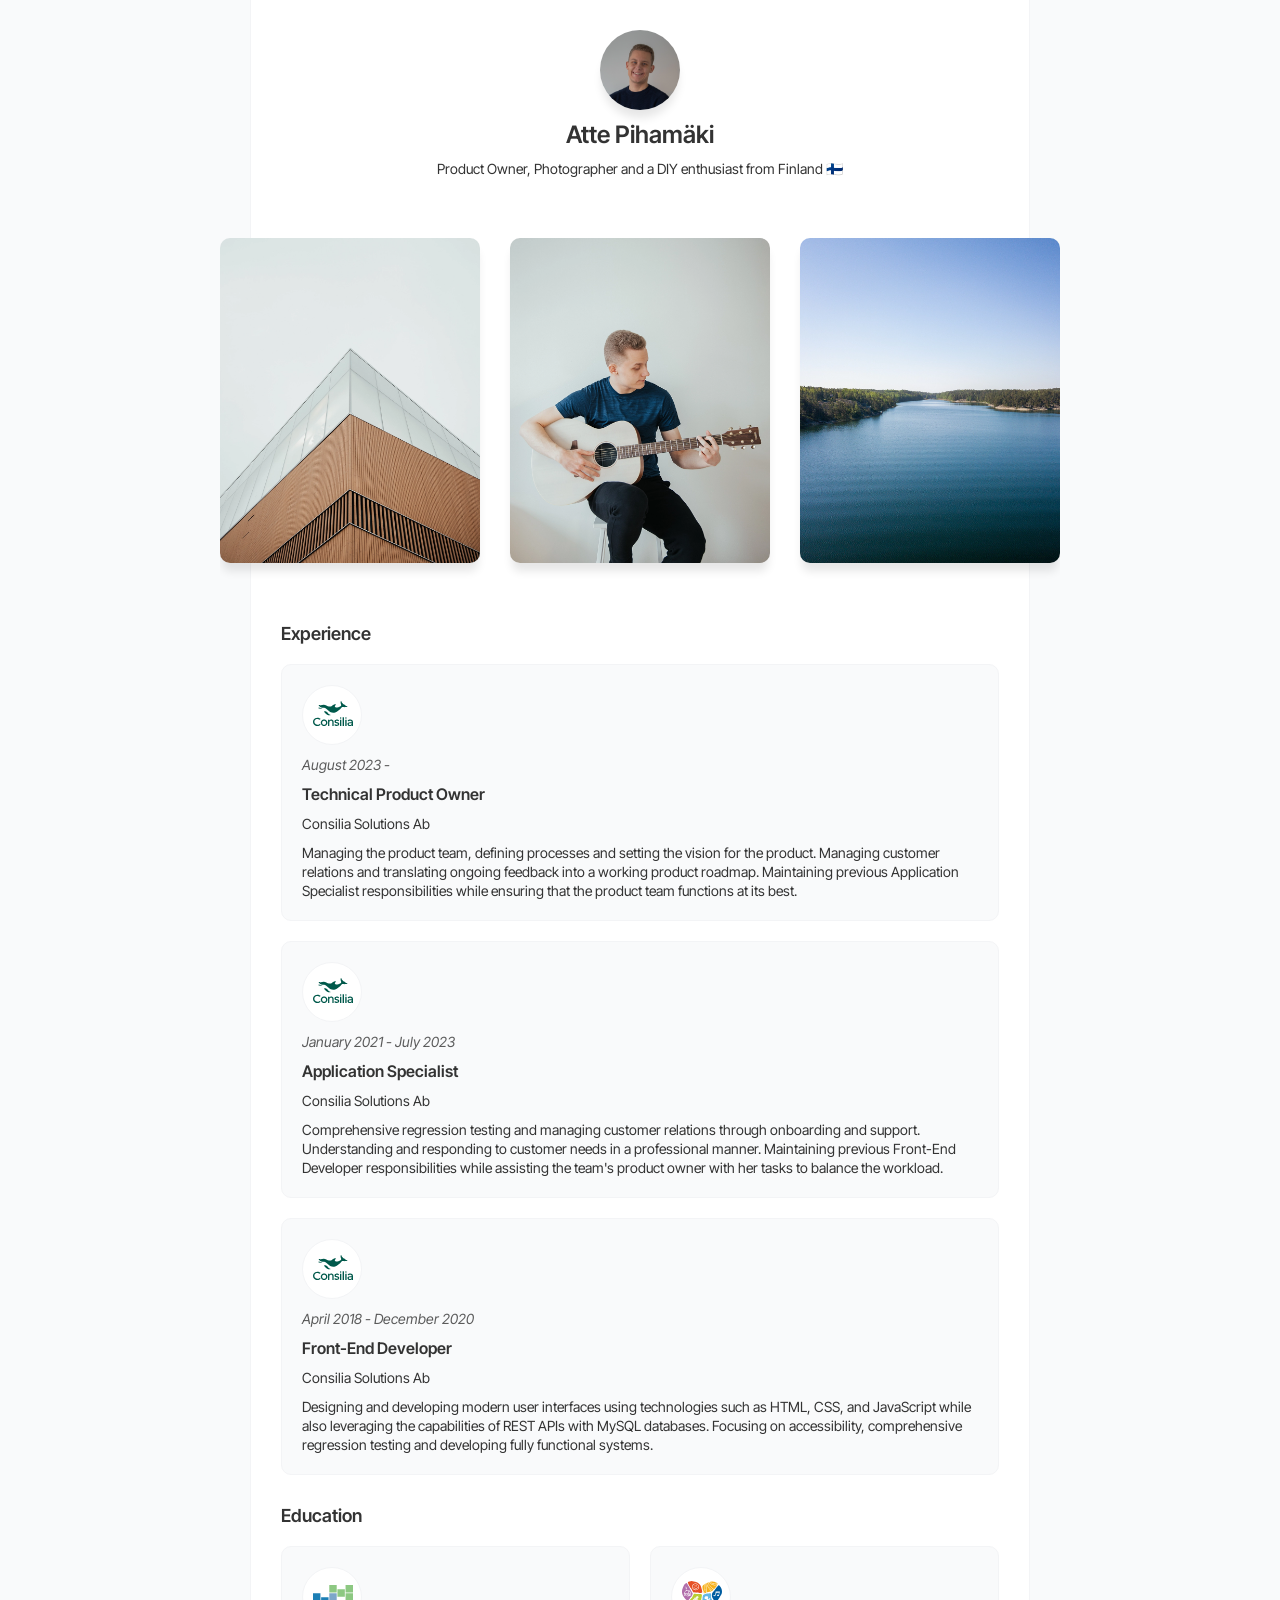
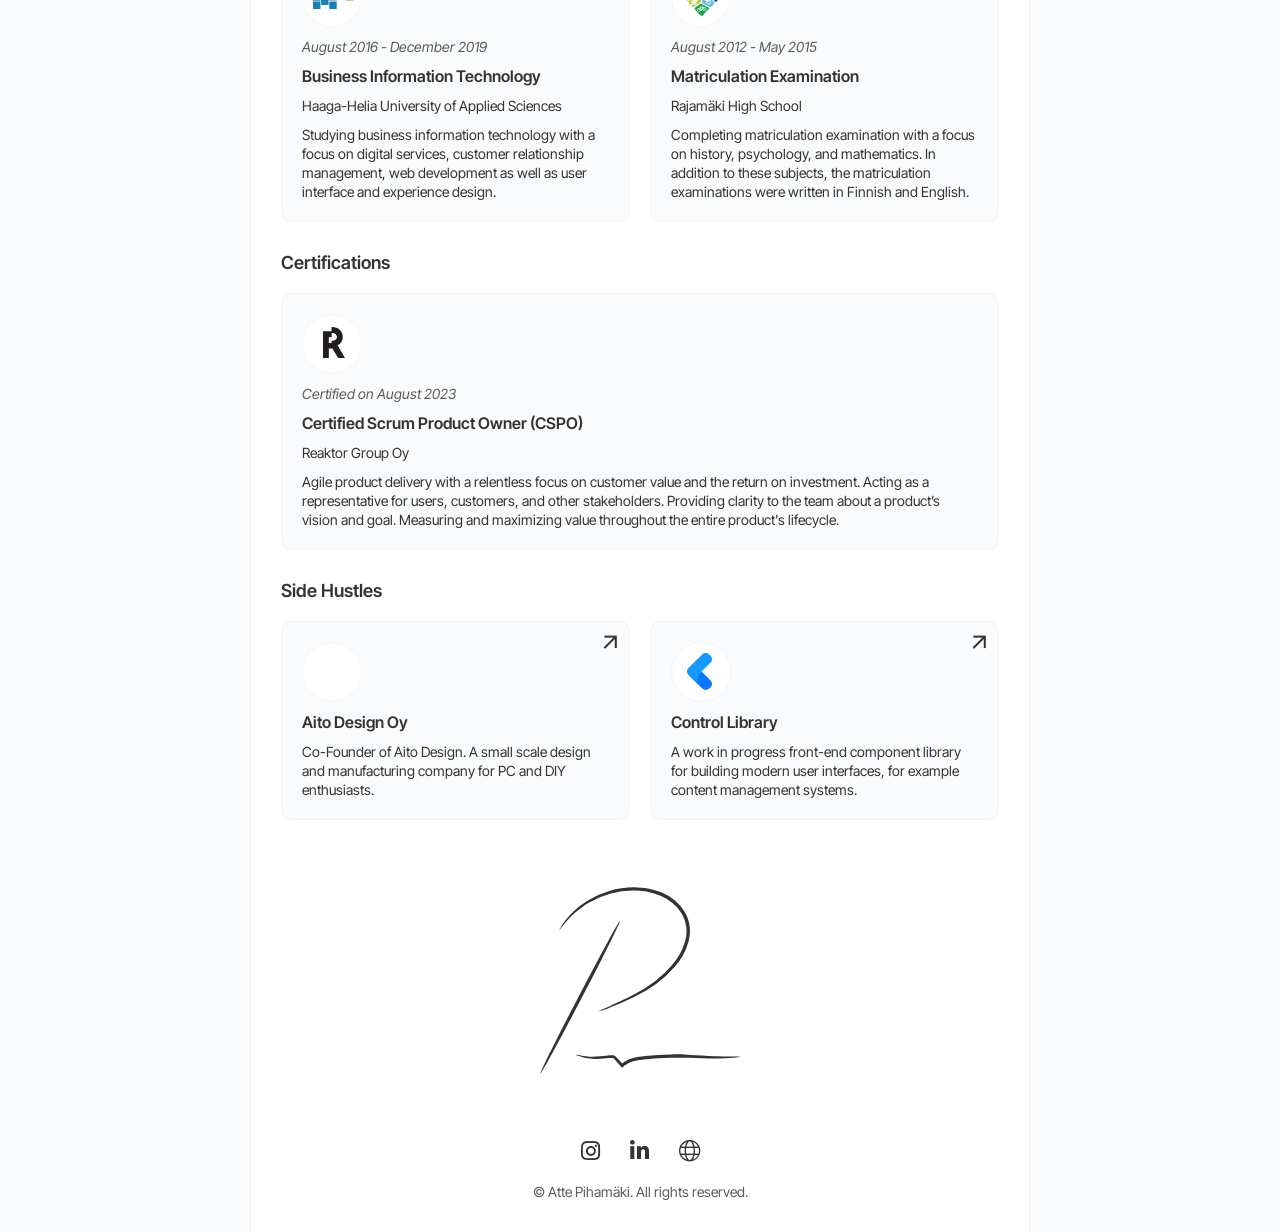
==== index.html @ 642f756e "Initial commit" ====
<!DOCTYPE html>
<html lang="en">
<head>
	<title>Atte Pihamäki</title>
	<meta charset="UTF-8">
	<meta name="viewport" content="width=device-width, initial-scale=1">
	<!-- Search Engine Tags -->
	<meta name="keywords" content="Atte Pihamäki">
	<meta name="description" content="Product Owner, Photographer and a DIY enthusiast from Finland">
	<!-- Open Graph Tags -->
	<meta property="og:url" content="https://www.attepihamaki.fi/">
	<meta property="og:type" content="website">
	<meta property="og:locale" content="en_FI">
	<meta property="og:title" content="Atte Pihamäki">
	<meta property="og:description" content="Product Owner, Photographer and a DIY enthusiast from Finland">
	<meta property="og:image" content="https://www.attepihamaki.fi/assets/media/og-image.jpg">
	<!-- Favicon -->
	<link type="image/png" rel="icon" sizes="16x16" href="assets/media/favicon/favicon-16x16.png">
	<link type="image/png" rel="icon" sizes="32x32" href="assets/media/favicon/favicon-32x32.png">
	<link type="image/png" rel="icon" sizes="96x96" href="assets/media/favicon/favicon-96x96.png">
	<link type="image/png" rel="icon" sizes="192x192" href="assets/media/favicon/favicon-192x192.png">
	<!-- Inter Tight -->
	<link type="text/css" rel="stylesheet" href="https://fonts.googleapis.com/css?family=Inter+Tight:400,600">
	<!-- Font Awesome -->
	<link type="text/css" rel="stylesheet" href="vendors/fontawesome/css/all.min.css">
	<!-- Main CSS -->
	<link type="text/css" rel="stylesheet" href="assets/css/app.css">
	<link type="text/css" rel="stylesheet" href="assets/css/main.css">
	<!-- Main JS -->
	<script defer type="text/javascript" src="assets/js/app.js"></script>
	<script defer type="text/javascript" src="assets/js/main.js"></script>
</head>
<body>
	<div class="page-container">
		<div class="page-content">
			<div class="grid" data-type="default" data-gap="L">
				<div class="grid-content">
					<div class="grid-item" data-size="12">
						<header class="page-header">
							<div class="grid" data-type="default" data-gap="L">
								<div class="grid-content">
									<div class="grid-item" data-size="12">
										<section class="section">
											<div class="grid" data-type="default" data-gap="S">
												<div class="grid-content">
													<div class="grid-item" data-size="12">
														<div class="profile">
															<img class="profile-image" src="assets/media/image/profile.webp" alt="Atte Pihamäki" width="80" height="80">
														</div>
													</div>
													<div class="grid-item" data-size="12">
														<h1 class="text-heading" data-align="center" data-style="normal" data-color="black">Atte Pihamäki</h1>
													</div>
													<div class="grid-item" data-size="12">
														<p class="text-paragraph" data-align="center" data-style="normal" data-color="black">Product Owner, Photographer and a DIY enthusiast from Finland 🇫🇮</p>
													</div>
												</div>
											</div>
										</section>
									</div>
									<div class="grid-item" data-size="12">
										<section class="section">
											<div class="gallery">
												<img class="gallery-image" src="assets/media/image/image-1.webp" alt="Image 1" width="260" height="325">
												<img class="gallery-image" src="assets/media/image/image-2.webp" alt="Image 2" width="260" height="325">
												<img class="gallery-image" src="assets/media/image/image-3.webp" alt="Image 3" width="260" height="325">
											</div>
										</section>
									</div>
								</div>
							</div>
						</header>
					</div>
					<div class="grid-item" data-size="12">
						<main class="page-main">
							<div class="grid" data-type="default" data-gap="L">
								<div class="grid-content">
									<div class="grid-item" data-size="12">
										<section class="section">
											<div class="grid" data-type="default" data-gap="M">
												<div class="grid-content">
													<div class="grid-item" data-size="12">
														<h2 class="text-heading">Experience</h2>
													</div>
													<div class="grid-item" data-size="12">
														<article class="article">
															<div class="grid" data-type="default" data-gap="S">
																<div class="grid-content">
																	<div class="grid-item" data-size="12">
																		<div class="logo" data-type="consilia"></div>
																	</div>
																	<div class="grid-item" data-size="12">
																		<p class="text-paragraph" data-style="italic" data-color="gray">August 2023 -</p>
																	</div>
																	<div class="grid-item" data-size="12">
																		<h3 class="text-heading" data-style="normal" data-color="black">Technical Product Owner</h3>
																	</div>
																	<div class="grid-item" data-size="12">
																		<p class="text-paragraph" data-style="normal" data-color="black">Consilia Solutions Ab</p>
																	</div>
																	<div class="grid-item" data-size="12">
																		<p class="text-paragraph" data-style="normal" data-color="black">Managing the product team, defining processes and setting the vision for the product. Managing customer relations and translating ongoing feedback into a working product roadmap. Maintaining previous Application Specialist responsibilities while ensuring that the product team functions at its best.</p>
																	</div>
																</div>
															</div>
														</article>
													</div>
													<div class="grid-item" data-size="12">
														<article class="article">
															<div class="grid" data-type="default" data-gap="S">
																<div class="grid-content">
																	<div class="grid-item" data-size="12">
																		<div class="logo" data-type="consilia"></div>
																	</div>
																	<div class="grid-item" data-size="12">
																		<p class="text-paragraph" data-style="italic" data-color="gray">January 2021 - July 2023</p>
																	</div>
																	<div class="grid-item" data-size="12">
																		<h3 class="text-heading" data-style="normal" data-color="black">Application Specialist</h3>
																	</div>
																	<div class="grid-item" data-size="12">
																		<p class="text-paragraph" data-style="normal" data-color="black">Consilia Solutions Ab</p>
																	</div>
																	<div class="grid-item" data-size="12">
																		<p class="text-paragraph" data-style="normal" data-color="black">Comprehensive regression testing and managing customer relations through onboarding and support. Understanding and responding to customer needs in a professional manner. Maintaining previous Front-End Developer responsibilities while assisting the team's product owner with her tasks to balance the workload.</p>
																	</div>
																</div>
															</div>
														</article>
													</div>
													<div class="grid-item" data-size="12">
														<article class="article">
															<div class="grid" data-type="default" data-gap="S">
																<div class="grid-content">
																	<div class="grid-item" data-size="12">
																		<div class="logo" data-type="consilia"></div>
																	</div>
																	<div class="grid-item" data-size="12">
																		<p class="text-paragraph" data-style="italic" data-color="gray">April 2018 - December 2020</p>
																	</div>
																	<div class="grid-item" data-size="12">
																		<h3 class="text-heading" data-style="normal" data-color="black">Front-End Developer</h3>
																	</div>
																	<div class="grid-item" data-size="12">
																		<p class="text-paragraph" data-style="normal" data-color="black">Consilia Solutions Ab</p>
																	</div>
																	<div class="grid-item" data-size="12">
																		<p class="text-paragraph" data-style="normal" data-color="black">Designing and developing modern user interfaces using technologies such as HTML, CSS, and JavaScript while also leveraging the capabilities of REST APIs with MySQL databases. Focusing on accessibility, comprehensive regression testing and developing fully functional systems.</p>
																	</div>
																</div>
															</div>
														</article>
													</div>
												</div>
											</div>
										</section>
									</div>
									<div class="grid-item" data-size="12">
										<section class="section">
											<div class="grid" data-type="default" data-gap="M">
												<div class="grid-content">
													<div class="grid-item" data-size="12">
														<h2 class="text-heading">Education</h2>
													</div>
													<div class="grid-item" data-size="6" data-collapse="M">
														<article class="article">
															<div class="grid" data-type="default" data-gap="S">
																<div class="grid-content">
																	<div class="grid-item" data-size="12">
																		<div class="logo" data-type="haaga-helia"></div>
																	</div>
																	<div class="grid-item" data-size="12">
																		<p class="text-paragraph" data-style="italic" data-color="gray">August 2016 - December 2019</p>
																	</div>
																	<div class="grid-item" data-size="12">
																		<h3 class="text-heading" data-style="normal" data-color="black">Business Information Technology</h3>
																	</div>
																	<div class="grid-item" data-size="12">
																		<p class="text-paragraph" data-style="normal" data-color="black">Haaga-Helia University of Applied Sciences</p>
																	</div>
																	<div class="grid-item" data-size="12">
																		<p class="text-paragraph" data-style="normal" data-color="black">Studying business information technology with a focus on digital services, customer relationship management, web development as well as user interface and experience design.</p>
																	</div>
																</div>
															</div>
														</article>
													</div>
													<div class="grid-item" data-size="6" data-collapse="M">
														<article class="article">
															<div class="grid" data-type="default" data-gap="S">
																<div class="grid-content">
																	<div class="grid-item" data-size="12">
																		<div class="logo" data-type="nurmijarvi"></div>
																	</div>
																	<div class="grid-item" data-size="12">
																		<p class="text-paragraph" data-style="italic" data-color="gray">August 2012 - May 2015</p>
																	</div>
																	<div class="grid-item" data-size="12">
																		<h3 class="text-heading" data-style="normal" data-color="black">Matriculation Examination</h3>
																	</div>
																	<div class="grid-item" data-size="12">
																		<p class="text-paragraph" data-style="normal" data-color="black">Rajamäki High School</p>
																	</div>
																	<div class="grid-item" data-size="12">
																		<p class="text-paragraph" data-style="normal" data-color="black">Completing matriculation examination with a focus on history, psychology, and mathematics. In addition to these subjects, the matriculation examinations were written in Finnish and English.</p>
																	</div>
																</div>
															</div>
														</article>
													</div>
												</div>
											</div>
										</section>
									</div>
									<div class="grid-item" data-size="12">
										<section class="section">
											<div class="grid" data-type="default" data-gap="M">
												<div class="grid-content">
													<div class="grid-item" data-size="12">
														<h2 class="text-heading">Certifications</h2>
													</div>
													<div class="grid-item" data-size="12">
														<article class="article">
															<div class="grid" data-type="default" data-gap="S">
																<div class="grid-content">
																	<div class="grid-item" data-size="12">
																		<div class="logo" data-type="reaktor"></div>
																	</div>
																	<div class="grid-item" data-size="12">
																		<p class="text-paragraph" data-style="italic" data-color="gray">Certified on August 2023</p>
																	</div>
																	<div class="grid-item" data-size="12">
																		<h3 class="text-heading" data-style="normal" data-color="black">Certified Scrum Product Owner (CSPO)</h3>
																	</div>
																	<div class="grid-item" data-size="12">
																		<p class="text-paragraph" data-style="normal" data-color="black">Reaktor Group Oy</p>
																	</div>
																	<div class="grid-item" data-size="12">
																		<p class="text-paragraph" data-style="normal" data-color="black">Agile product delivery with a relentless focus on customer value and the return on investment. Acting as a representative for users, customers, and other stakeholders. Providing clarity to the team about a product’s vision and goal. Measuring and maximizing value throughout the entire product's lifecycle.</p>
																	</div>
																</div>
															</div>
														</article>
													</div>
												</div>
											</div>
										</section>
									</div>
									<div class="grid-item" data-size="12">
										<section class="section">
											<div class="grid" data-type="default" data-gap="M">
												<div class="grid-content">
													<div class="grid-item" data-size="12">
														<h2 class="text-heading">Side Hustles</h2>
													</div>
													<div class="grid-item" data-size="6" data-collapse="M">
														<article class="article">
															<a class="article-link" href="https://aito.design/" target="_blank" rel="noopener" title="Aito Design" aria-label="Aito Design"></a>
															<div class="grid" data-type="default" data-gap="S">
																<div class="grid-content">
																	<div class="grid-item" data-size="12">
																		<div class="logo"></div>
																	</div>
																	<div class="grid-item" data-size="12">
																		<h3 class="text-heading" data-style="normal" data-color="black">Aito Design Oy</h3>
																	</div>
																	<div class="grid-item" data-size="12">
																		<p class="text-paragraph" data-style="normal" data-color="black">Co-Founder of Aito Design. A small scale design and manufacturing company for PC and DIY enthusiasts.</p>
																	</div>
																</div>
															</div>
														</article>
													</div>
													<div class="grid-item" data-size="6" data-collapse="M">
														<article class="article">
															<a class="article-link" href="https://projects.attepihamaki.fi/components/" target="_blank" rel="noopener" title="Control Library" aria-label="Control Library"></a>
															<div class="grid" data-type="default" data-gap="S">
																<div class="grid-content">
																	<div class="grid-item" data-size="12">
																		<div class="logo" data-type="control"></div>
																	</div>
																	<div class="grid-item" data-size="12">
																		<h3 class="text-heading" data-style="normal" data-color="black">Control Library</h3>
																	</div>
																	<div class="grid-item" data-size="12">
																		<p class="text-paragraph" data-style="normal" data-color="black">A work in progress front-end component library for building modern user interfaces, for example content management systems.</p>
																	</div>
																</div>
															</div>
														</article>
													</div>
												</div>
											</div>
										</section>
									</div>
								</div>
							</div>
						</main>
					</div>
					<div class="grid-item" data-size="12">
						<footer class="page-footer">
							<div class="grid" data-type="default" data-gap="L">
								<div class="grid-content">
									<div class="grid-item" data-size="12">
										<section class="section">
											<div class="signature"></div>
										</section>
									</div>
									<div class="grid-item" data-size="12">
										<section class="section">
											<div class="grid" data-type="default" data-gap="M">
												<div class="grid-content">
													<div class="grid-item" data-size="12">
														<div class="social">
															<div class="social-item">
																<a class="social-link" href="https://www.instagram.com/attepihamaki/" target="_blank" rel="noopener" data-type="instagram" title="Instagram" aria-label="Instagram"></a>
															</div>
															<div class="social-item">
																<a class="social-link" href="https://www.linkedin.com/in/attepihamaki/" target="_blank" rel="noopener" data-type="linkedin" title="LinkedIn" aria-label="LinkedIn"></a>
															</div>
															<div class="social-item">
																<a class="social-link" href="https://projects.attepihamaki.fi/" target="_blank" rel="noopener" data-type="projects" title="Projects" aria-label="Projects"></a>
															</div>
														</div>
													</div>
													<div class="grid-item" data-size="12">
														<p class="text-paragraph" data-align="center" data-style="normal" data-color="gray">© Atte Pihamäki. All rights reserved.</p>
													</div>
												</div>
											</div>
										</section>
									</div>
								</div>
							</div>
						</footer>
					</div>
				</div>
			</div>
		</div>
	</div>
</body>
</html>
---- assets/css/app.css ----
:root {
	--color-white-1: rgba(255,255,255,1.0);
	--color-black-1: rgba(51,51,51,1.0);
	--color-black-2: rgba(51,51,51,0.8);
	--color-gray-1: rgba(249,250,251,1.0);
	--color-gray-2: rgba(243,244,246,1.0);
}
---- assets/css/main.css ----
/*==============================================================
GENERAL
==============================================================*/

* {
	outline: 0;
	outline-offset: 0;
	box-sizing: border-box;
}

body, html {
	margin: 0;
	padding: 0;
	font-size: 14px;
	font-weight: 400;
	line-height: 19px;
	color: var(--color-black-1);
	background-color: var(--color-gray-1);
	font-family: 'Inter Tight', sans-serif;
}

a {
	text-decoration: none;
	font-size: 14px;
	font-weight: 400;
	line-height: 19px;
	color: var(--color-black-1);
	font-family: 'Inter Tight', sans-serif;
}

button {
	font-size: 14px;
	font-weight: 400;
	line-height: 19px;
	color: var(--color-black-1);
	font-family: 'Inter Tight', sans-serif;
}

h1 {
	margin: 0;
	font-size: 24px;
	font-weight: 600;
	line-height: 29px;
	font-family: 'Inter Tight', sans-serif;
}

h2 {
	margin: 0;
	font-size: 18px;
	font-weight: 600;
	line-height: 21px;
	font-family: 'Inter Tight', sans-serif;
}

h3 {
	margin: 0;
	font-size: 16px;
	font-weight: 600;
	line-height: 20px;
	font-family: 'Inter Tight', sans-serif;
}

p {
	margin: 0;
	font-size: 14px;
	font-weight: 400;
	line-height: 19px;
	font-family: 'Inter Tight', sans-serif;
}

/*==============================================================
LAYOUT
==============================================================*/

/* ==== PAGE CONTAINER ==== */

.page-container {
	width: 100%;
	max-width: 840px;
	margin: auto auto;
	overflow-x: hidden;
}

/* ==== PAGE CONTENT ==== */

.page-content {
	width: 100%;
	max-width: 780px;
	margin: auto auto;
	padding: 30px 30px;
	background-color: var(--color-white-1);
	border-left: 1px solid var(--color-gray-2);
	border-right: 1px solid var(--color-gray-2);
}

/*==============================================================
ARTICLE
==============================================================*/

.article {
	position: relative;
	padding: 20px 20px;
	border-radius: 10px;
	border: 1px solid var(--color-gray-2);
	background-color: var(--color-gray-1);
}

/* ==== ARTICLE LINK ==== */

.article .article-link {
	position: absolute;
	top: 10px;
	right: 10px;
	display: flex;
	align-items: center;
	justify-content: center;
	flex-flow: row nowrap;
	transform: rotate(45deg);
}

/* ==== ARTICLE LINK TRANSITION ==== */

.article .article-link {
	color: var(--color-black-1);
	transition: color 0.3s ease 0.0s;
}

.article .article-link:hover,
.article .article-link:focus {
	color: var(--color-black-2);
	transition: color 0.3s ease 0.0s;
}

/* ==== ARTICLE LINK ICON ==== */

.article .article-link::before {
	content: '\f062';
	font-size: 20px;
	font-weight: 400;
	line-height: 20px;
	font-family: 'Font Awesome 5 Pro';
}

/*==============================================================
TEXT
==============================================================*/

/* ==== TEXT ALIGN ==== */

.text-heading[data-align='center'],
.text-paragraph[data-align='center'] {
	text-align: center;
}

/* ==== TEXT STYLE ==== */

.text-heading[data-style='normal'],
.text-paragraph[data-style='normal'] {
	font-style: normal;
}

.text-heading[data-style='italic'],
.text-paragraph[data-style='italic'] {
	font-style: italic;
}

/* ==== TEXT COLOR ==== */

.text-heading[data-color='black'],
.text-paragraph[data-color='black'] {
	color: var(--color-black-1);
}

.text-heading[data-color='gray'],
.text-paragraph[data-color='gray'] {
	color: var(--color-black-2);
}

/*==============================================================
PROFILE
==============================================================*/

.profile {
	display: flex;
	align-items: center;
	justify-content: center;
	flex-flow: row nowrap;
}

.profile .profile-image {
	border-radius: 50%;
	box-shadow: 0px 10px 10px -2px rgba(0,0,0,0.1);
}

/*==============================================================
GALLERY
==============================================================*/

.gallery {
	display: flex;
	align-items: center;
	justify-content: center;
	flex-flow: row nowrap;
	gap: 30px 30px;
	margin: 30px 0px;
}

.gallery .gallery-image {
	border-radius: 10px;
	box-shadow: 0px 10px 10px -2px rgba(0,0,0,0.1);
}

/*==============================================================
LOGO
==============================================================*/

.logo {
	display: block;
	width: 60px;
	height: 60px;
	border-radius: 50%;
	border: 1px solid var(--color-gray-2);
	background-color: var(--color-white-1);
}

/* ==== LOGO TYPE ==== */

.logo[data-type='consilia'] {
	background-repeat: no-repeat;
	background-position: top 15px left 10px;
	background-image: url('../media/vector/consilia.svg');
}

.logo[data-type='haaga-helia'] {
	background-repeat: no-repeat;
	background-position: top 17px left 10px;
	background-image: url('../media/vector/haaga-helia.svg');
}

.logo[data-type='nurmijarvi'] {
	background-repeat: no-repeat;
	background-position: top 13px left 10px;
	background-image: url('../media/vector/nurmijarvi.svg');
}

.logo[data-type='reaktor'] {
	background-repeat: no-repeat;
	background-position: top 12px left 20px;
	background-image: url('../media/vector/reaktor.svg');
}

.logo[data-type='control'] {
	background-repeat: no-repeat;
	background-position: top 10px left 15px;
	background-image: url('../media/vector/control.svg');
}

/*==============================================================
SIGNATURE
==============================================================*/

.signature {
	display: block;
	width: 100%;
	height: 200px;
	margin: 30px 0px;
	background-repeat: no-repeat;
	background-position: center;
	background-image: url('../media/vector/signature.svg');
}

/*==============================================================
SOCIAL
==============================================================*/

.social {
	display: flex;
	align-items: center;
	justify-content: center;
	flex-flow: row nowrap;
	gap: 30px 30px;
}

/* ==== SOCIAL ITEM ==== */

.social .social-item {
	display: flex;
	align-items: center;
	justify-content: center;
	flex-flow: row nowrap;
}

/* ==== SOCIAL LINK ==== */

.social .social-link {
	display: flex;
	align-items: center;
	justify-content: center;
	flex-flow: row nowrap;
}

/* ==== SOCIAL LINK TRANSITION ==== */

.social .social-link {
	color: var(--color-black-1);
	transition: color 0.3s ease 0.0s;
}

.social .social-link:hover,
.social .social-link:focus {
	color: var(--color-black-2);
	transition: color 0.3s ease 0.0s;
}

/* ==== SOCIAL LINK ICON ==== */

.social .social-link[data-type='instagram']::before {
	content: '\f16d';
	font-size: 22px;
	font-weight: 400;
	line-height: 22px;
	font-family: 'Font Awesome 5 Brands';
}

.social .social-link[data-type='linkedin']::before {
	content: '\f0e1';
	font-size: 22px;
	font-weight: 400;
	line-height: 22px;
	font-family: 'Font Awesome 5 Brands';
}

.social .social-link[data-type='projects']::before {
	content: '\f0ac';
	font-size: 22px;
	font-weight: 300;
	line-height: 22px;
	font-family: 'Font Awesome 5 Pro';
}

/*==============================================================
GRID
==============================================================*/

.grid {
	display: flex;
	align-items: normal;
	justify-content: normal;
	flex-flow: row wrap;
}

/* ==== GRID CONTENT ==== */

.grid > .grid-content {
	display: flex;
	align-items: normal;
	justify-content: normal;
	flex-flow: row wrap;
}

/* ==== GRID GAP ==== */

.grid[data-gap='S'] > .grid-content {
	margin: -5px;
}

.grid[data-gap='M'] > .grid-content {
	margin: -10px;
}

.grid[data-gap='L'] > .grid-content {
	margin: -15px;
}

.grid[data-gap='S'] > .grid-content > .grid-item {
	margin: 5px;
}

.grid[data-gap='M'] > .grid-content > .grid-item {
	margin: 10px;
}

.grid[data-gap='L'] > .grid-content > .grid-item {
	margin: 15px;
}

/* ==== GRID TYPE ==== */

.grid[data-type='default'] > .grid-content {
	width: calc(100.000000% + 0px);
	flex: 0 0 calc(100.000000% + 0px);
	max-width: calc(100.000000% + 0px);
}

.grid[data-type='default'][data-gap='S'] > .grid-content {
	width: calc(100.000000% + 10px);
	flex: 0 0 calc(100.000000% + 10px);
	max-width: calc(100.000000% + 10px);
}

.grid[data-type='default'][data-gap='M'] > .grid-content {
	width: calc(100.000000% + 20px);
	flex: 0 0 calc(100.000000% + 20px);
	max-width: calc(100.000000% + 20px);
}

.grid[data-type='default'][data-gap='L'] > .grid-content {
	width: calc(100.000000% + 30px);
	flex: 0 0 calc(100.000000% + 30px);
	max-width: calc(100.000000% + 30px);
}

/* ==== GRID SIZE ==== */

.grid[data-type='default'] > .grid-content > .grid-item[data-size='1'] {
	width: calc(8.333333% - 0px);
	flex: 0 0 calc(8.333333% - 0px);
	max-width: calc(8.333333% - 0px);
}

.grid[data-type='default'][data-gap='S'] > .grid-content > .grid-item[data-size='1'] {
	width: calc(8.333333% - 10px);
	flex: 0 0 calc(8.333333% - 10px);
	max-width: calc(8.333333% - 10px);
}

.grid[data-type='default'][data-gap='M'] > .grid-content > .grid-item[data-size='1'] {
	width: calc(8.333333% - 20px);
	flex: 0 0 calc(8.333333% - 20px);
	max-width: calc(8.333333% - 20px);
}

.grid[data-type='default'][data-gap='L'] > .grid-content > .grid-item[data-size='1'] {
	width: calc(8.333333% - 30px);
	flex: 0 0 calc(8.333333% - 30px);
	max-width: calc(8.333333% - 30px);
}

.grid[data-type='default'] > .grid-content > .grid-item[data-size='2'] {
	width: calc(16.666667% - 0px);
	flex: 0 0 calc(16.666667% - 0px);
	max-width: calc(16.666667% - 0px);
}

.grid[data-type='default'][data-gap='S'] > .grid-content > .grid-item[data-size='2'] {
	width: calc(16.666667% - 10px);
	flex: 0 0 calc(16.666667% - 10px);
	max-width: calc(16.666667% - 10px);
}

.grid[data-type='default'][data-gap='M'] > .grid-content > .grid-item[data-size='2'] {
	width: calc(16.666667% - 20px);
	flex: 0 0 calc(16.666667% - 20px);
	max-width: calc(16.666667% - 20px);
}

.grid[data-type='default'][data-gap='L'] > .grid-content > .grid-item[data-size='2'] {
	width: calc(16.666667% - 30px);
	flex: 0 0 calc(16.666667% - 30px);
	max-width: calc(16.666667% - 30px);
}

.grid[data-type='default'] > .grid-content > .grid-item[data-size='3'] {
	width: calc(25.000000% - 0px);
	flex: 0 0 calc(25.000000% - 0px);
	max-width: calc(25.000000% - 0px);
}

.grid[data-type='default'][data-gap='S'] > .grid-content > .grid-item[data-size='3'] {
	width: calc(25.000000% - 10px);
	flex: 0 0 calc(25.000000% - 10px);
	max-width: calc(25.000000% - 10px);
}

.grid[data-type='default'][data-gap='M'] > .grid-content > .grid-item[data-size='3'] {
	width: calc(25.000000% - 20px);
	flex: 0 0 calc(25.000000% - 20px);
	max-width: calc(25.000000% - 20px);
}

.grid[data-type='default'][data-gap='L'] > .grid-content > .grid-item[data-size='3'] {
	width: calc(25.000000% - 30px);
	flex: 0 0 calc(25.000000% - 30px);
	max-width: calc(25.000000% - 30px);
}

.grid[data-type='default'] > .grid-content > .grid-item[data-size='4'] {
	width: calc(33.333333% - 0px);
	flex: 0 0 calc(33.333333% - 0px);
	max-width: calc(33.333333% - 0px);
}

.grid[data-type='default'][data-gap='S'] > .grid-content > .grid-item[data-size='4'] {
	width: calc(33.333333% - 10px);
	flex: 0 0 calc(33.333333% - 10px);
	max-width: calc(33.333333% - 10px);
}

.grid[data-type='default'][data-gap='M'] > .grid-content > .grid-item[data-size='4'] {
	width: calc(33.333333% - 20px);
	flex: 0 0 calc(33.333333% - 20px);
	max-width: calc(33.333333% - 20px);
}

.grid[data-type='default'][data-gap='L'] > .grid-content > .grid-item[data-size='4'] {
	width: calc(33.333333% - 30px);
	flex: 0 0 calc(33.333333% - 30px);
	max-width: calc(33.333333% - 30px);
}

.grid[data-type='default'] > .grid-content > .grid-item[data-size='5'] {
	width: calc(41.666667% - 0px);
	flex: 0 0 calc(41.666667% - 0px);
	max-width: calc(41.666667% - 0px);
}

.grid[data-type='default'][data-gap='S'] > .grid-content > .grid-item[data-size='5'] {
	width: calc(41.666667% - 10px);
	flex: 0 0 calc(41.666667% - 10px);
	max-width: calc(41.666667% - 10px);
}

.grid[data-type='default'][data-gap='M'] > .grid-content > .grid-item[data-size='5'] {
	width: calc(41.666667% - 20px);
	flex: 0 0 calc(41.666667% - 20px);
	max-width: calc(41.666667% - 20px);
}

.grid[data-type='default'][data-gap='L'] > .grid-content > .grid-item[data-size='5'] {
	width: calc(41.666667% - 30px);
	flex: 0 0 calc(41.666667% - 30px);
	max-width: calc(41.666667% - 30px);
}

.grid[data-type='default'] > .grid-content > .grid-item[data-size='6'] {
	width: calc(50.000000% - 0px);
	flex: 0 0 calc(50.000000% - 0px);
	max-width: calc(50.000000% - 0px);
}

.grid[data-type='default'][data-gap='S'] > .grid-content > .grid-item[data-size='6'] {
	width: calc(50.000000% - 10px);
	flex: 0 0 calc(50.000000% - 10px);
	max-width: calc(50.000000% - 10px);
}

.grid[data-type='default'][data-gap='M'] > .grid-content > .grid-item[data-size='6'] {
	width: calc(50.000000% - 20px);
	flex: 0 0 calc(50.000000% - 20px);
	max-width: calc(50.000000% - 20px);
}

.grid[data-type='default'][data-gap='L'] > .grid-content > .grid-item[data-size='6'] {
	width: calc(50.000000% - 30px);
	flex: 0 0 calc(50.000000% - 30px);
	max-width: calc(50.000000% - 30px);
}

.grid[data-type='default'] > .grid-content > .grid-item[data-size='7'] {
	width: calc(58.333333% - 0px);
	flex: 0 0 calc(58.333333% - 0px);
	max-width: calc(58.333333% - 0px);
}

.grid[data-type='default'][data-gap='S'] > .grid-content > .grid-item[data-size='7'] {
	width: calc(58.333333% - 10px);
	flex: 0 0 calc(58.333333% - 10px);
	max-width: calc(58.333333% - 10px);
}

.grid[data-type='default'][data-gap='M'] > .grid-content > .grid-item[data-size='7'] {
	width: calc(58.333333% - 20px);
	flex: 0 0 calc(58.333333% - 20px);
	max-width: calc(58.333333% - 20px);
}

.grid[data-type='default'][data-gap='L'] > .grid-content > .grid-item[data-size='7'] {
	width: calc(58.333333% - 30px);
	flex: 0 0 calc(58.333333% - 30px);
	max-width: calc(58.333333% - 30px);
}

.grid[data-type='default'] > .grid-content > .grid-item[data-size='8'] {
	width: calc(66.666667% - 0px);
	flex: 0 0 calc(66.666667% - 0px);
	max-width: calc(66.666667% - 0px);
}

.grid[data-type='default'][data-gap='S'] > .grid-content > .grid-item[data-size='8'] {
	width: calc(66.666667% - 10px);
	flex: 0 0 calc(66.666667% - 10px);
	max-width: calc(66.666667% - 10px);
}

.grid[data-type='default'][data-gap='M'] > .grid-content > .grid-item[data-size='8'] {
	width: calc(66.666667% - 20px);
	flex: 0 0 calc(66.666667% - 20px);
	max-width: calc(66.666667% - 20px);
}

.grid[data-type='default'][data-gap='L'] > .grid-content > .grid-item[data-size='8'] {
	width: calc(66.666667% - 30px);
	flex: 0 0 calc(66.666667% - 30px);
	max-width: calc(66.666667% - 30px);
}

.grid[data-type='default'] > .grid-content > .grid-item[data-size='9'] {
	width: calc(75.000000% - 0px);
	flex: 0 0 calc(75.000000% - 0px);
	max-width: calc(75.000000% - 0px);
}

.grid[data-type='default'][data-gap='S'] > .grid-content > .grid-item[data-size='9'] {
	width: calc(75.000000% - 10px);
	flex: 0 0 calc(75.000000% - 10px);
	max-width: calc(75.000000% - 10px);
}

.grid[data-type='default'][data-gap='M'] > .grid-content > .grid-item[data-size='9'] {
	width: calc(75.000000% - 20px);
	flex: 0 0 calc(75.000000% - 20px);
	max-width: calc(75.000000% - 20px);
}

.grid[data-type='default'][data-gap='L'] > .grid-content > .grid-item[data-size='9'] {
	width: calc(75.000000% - 30px);
	flex: 0 0 calc(75.000000% - 30px);
	max-width: calc(75.000000% - 30px);
}

.grid[data-type='default'] > .grid-content > .grid-item[data-size='10'] {
	width: calc(83.333333% - 0px);
	flex: 0 0 calc(83.333333% - 0px);
	max-width: calc(83.333333% - 0px);
}

.grid[data-type='default'][data-gap='S'] > .grid-content > .grid-item[data-size='10'] {
	width: calc(83.333333% - 10px);
	flex: 0 0 calc(83.333333% - 10px);
	max-width: calc(83.333333% - 10px);
}

.grid[data-type='default'][data-gap='M'] > .grid-content > .grid-item[data-size='10'] {
	width: calc(83.333333% - 20px);
	flex: 0 0 calc(83.333333% - 20px);
	max-width: calc(83.333333% - 20px);
}

.grid[data-type='default'][data-gap='L'] > .grid-content > .grid-item[data-size='10'] {
	width: calc(83.333333% - 30px);
	flex: 0 0 calc(83.333333% - 30px);
	max-width: calc(83.333333% - 30px);
}

.grid[data-type='default'] > .grid-content > .grid-item[data-size='11'] {
	width: calc(91.666667% - 0px);
	flex: 0 0 calc(91.666667% - 0px);
	max-width: calc(91.666667% - 0px);
}

.grid[data-type='default'][data-gap='S'] > .grid-content > .grid-item[data-size='11'] {
	width: calc(91.666667% - 10px);
	flex: 0 0 calc(91.666667% - 10px);
	max-width: calc(91.666667% - 10px);
}

.grid[data-type='default'][data-gap='M'] > .grid-content > .grid-item[data-size='11'] {
	width: calc(91.666667% - 20px);
	flex: 0 0 calc(91.666667% - 20px);
	max-width: calc(91.666667% - 20px);
}

.grid[data-type='default'][data-gap='L'] > .grid-content > .grid-item[data-size='11'] {
	width: calc(91.666667% - 30px);
	flex: 0 0 calc(91.666667% - 30px);
	max-width: calc(91.666667% - 30px);
}

.grid[data-type='default'] > .grid-content > .grid-item[data-size='12'] {
	width: calc(100.000000% - 0px);
	flex: 0 0 calc(100.000000% - 0px);
	max-width: calc(100.000000% - 0px);
}

.grid[data-type='default'][data-gap='S'] > .grid-content > .grid-item[data-size='12'] {
	width: calc(100.000000% - 10px);
	flex: 0 0 calc(100.000000% - 10px);
	max-width: calc(100.000000% - 10px);
}

.grid[data-type='default'][data-gap='M'] > .grid-content > .grid-item[data-size='12'] {
	width: calc(100.000000% - 20px);
	flex: 0 0 calc(100.000000% - 20px);
	max-width: calc(100.000000% - 20px);
}

.grid[data-type='default'][data-gap='L'] > .grid-content > .grid-item[data-size='12'] {
	width: calc(100.000000% - 30px);
	flex: 0 0 calc(100.000000% - 30px);
	max-width: calc(100.000000% - 30px);
}

/* ==== GRID COLLAPSE ==== */

@media (max-width: 576px) {
	.grid[data-type='default'] > .grid-content > .grid-item[data-collapse='S'] {
		width: calc(100.000000% - 0px);
		flex: 0 0 calc(100.000000% - 0px);
		max-width: calc(100.000000% - 0px);
	}

	.grid[data-type='default'][data-gap='S'] > .grid-content > .grid-item[data-collapse='S'] {
		width: calc(100.000000% - 10px);
		flex: 0 0 calc(100.000000% - 10px);
		max-width: calc(100.000000% - 10px);
	}

	.grid[data-type='default'][data-gap='M'] > .grid-content > .grid-item[data-collapse='S'] {
		width: calc(100.000000% - 20px);
		flex: 0 0 calc(100.000000% - 20px);
		max-width: calc(100.000000% - 20px);
	}

	.grid[data-type='default'][data-gap='L'] > .grid-content > .grid-item[data-collapse='S'] {
		width: calc(100.000000% - 30px);
		flex: 0 0 calc(100.000000% - 30px);
		max-width: calc(100.000000% - 30px);
	}
}

@media (max-width: 768px) {
	.grid[data-type='default'] > .grid-content > .grid-item[data-collapse='M'] {
		width: calc(100.000000% - 0px);
		flex: 0 0 calc(100.000000% - 0px);
		max-width: calc(100.000000% - 0px);
	}

	.grid[data-type='default'][data-gap='S'] > .grid-content > .grid-item[data-collapse='M'] {
		width: calc(100.000000% - 10px);
		flex: 0 0 calc(100.000000% - 10px);
		max-width: calc(100.000000% - 10px);
	}

	.grid[data-type='default'][data-gap='M'] > .grid-content > .grid-item[data-collapse='M'] {
		width: calc(100.000000% - 20px);
		flex: 0 0 calc(100.000000% - 20px);
		max-width: calc(100.000000% - 20px);
	}

	.grid[data-type='default'][data-gap='L'] > .grid-content > .grid-item[data-collapse='M'] {
		width: calc(100.000000% - 30px);
		flex: 0 0 calc(100.000000% - 30px);
		max-width: calc(100.000000% - 30px);
	}
}

@media (max-width: 992px) {
	.grid[data-type='default'] > .grid-content > .grid-item[data-collapse='L'] {
		width: calc(100.000000% - 0px);
		flex: 0 0 calc(100.000000% - 0px);
		max-width: calc(100.000000% - 0px);
	}

	.grid[data-type='default'][data-gap='S'] > .grid-content > .grid-item[data-collapse='L'] {
		width: calc(100.000000% - 10px);
		flex: 0 0 calc(100.000000% - 10px);
		max-width: calc(100.000000% - 10px);
	}

	.grid[data-type='default'][data-gap='M'] > .grid-content > .grid-item[data-collapse='L'] {
		width: calc(100.000000% - 20px);
		flex: 0 0 calc(100.000000% - 20px);
		max-width: calc(100.000000% - 20px);
	}

	.grid[data-type='default'][data-gap='L'] > .grid-content > .grid-item[data-collapse='L'] {
		width: calc(100.000000% - 30px);
		flex: 0 0 calc(100.000000% - 30px);
		max-width: calc(100.000000% - 30px);
	}
}
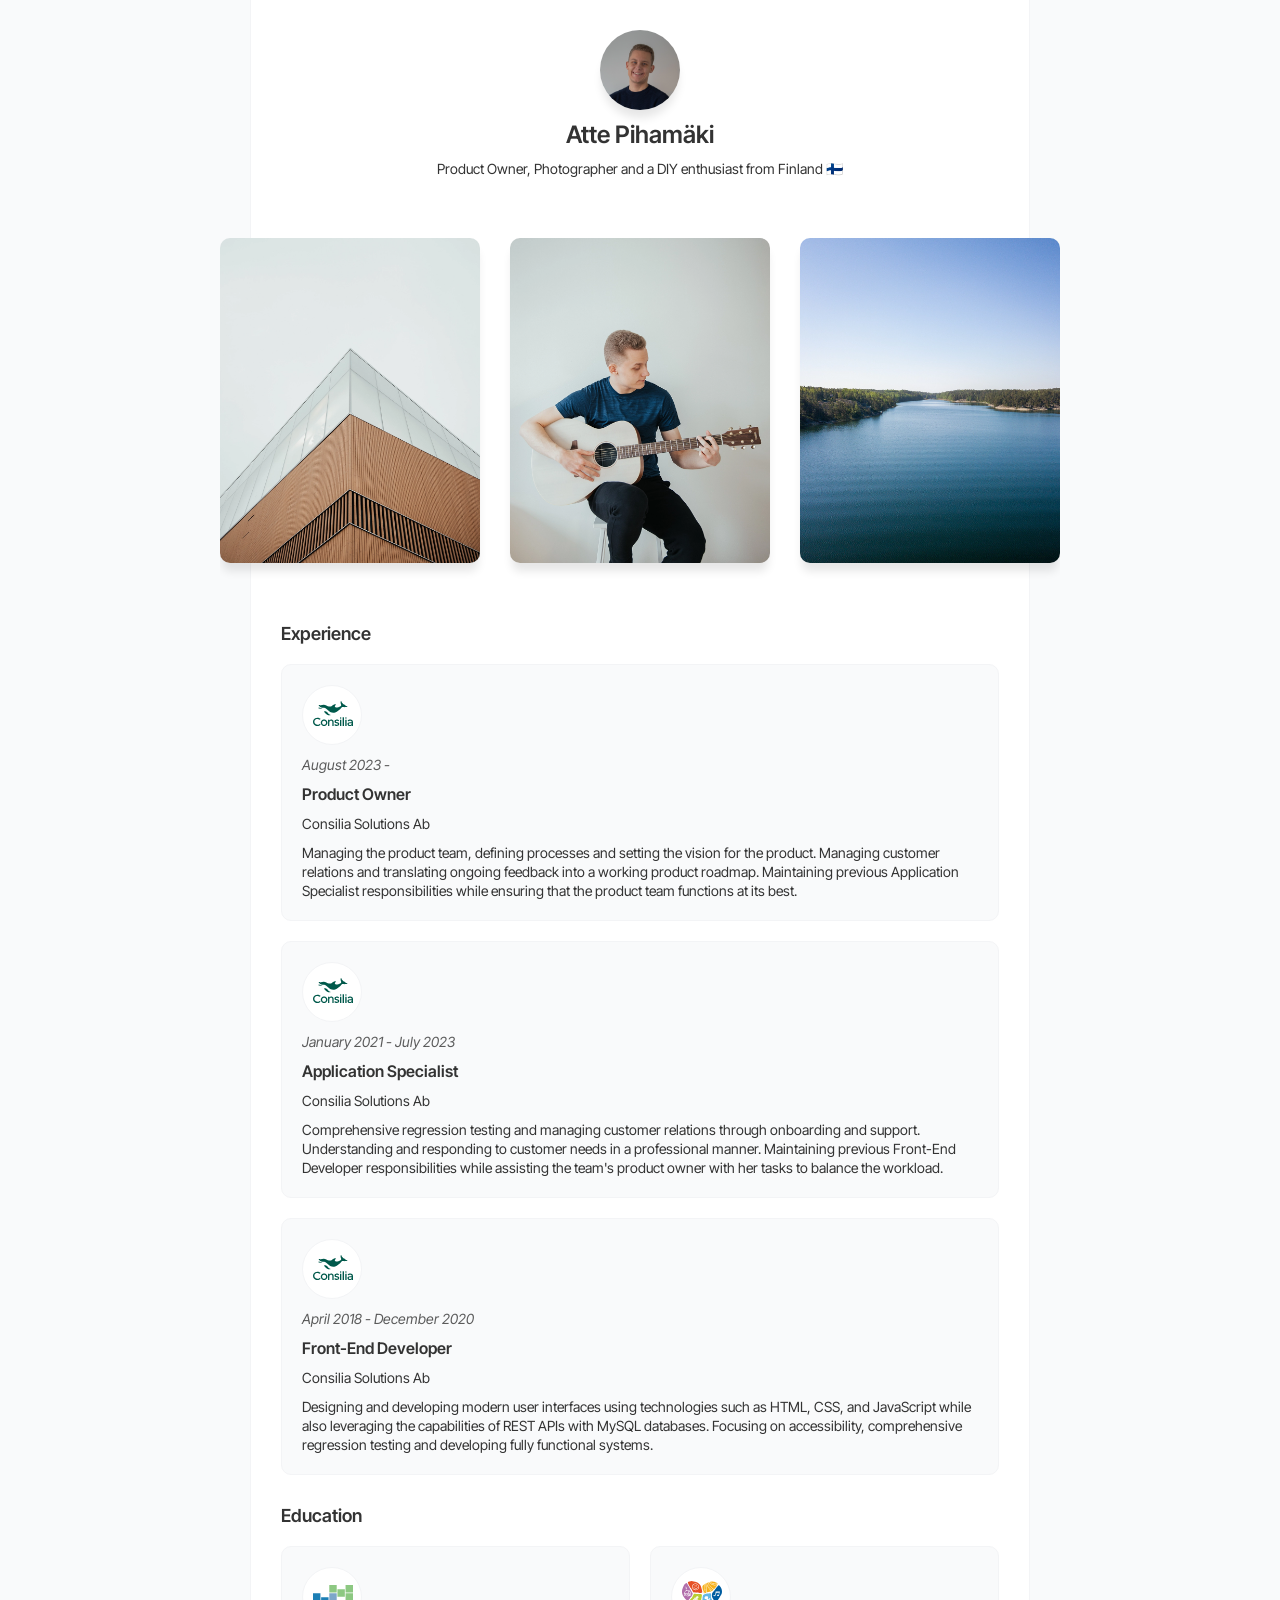
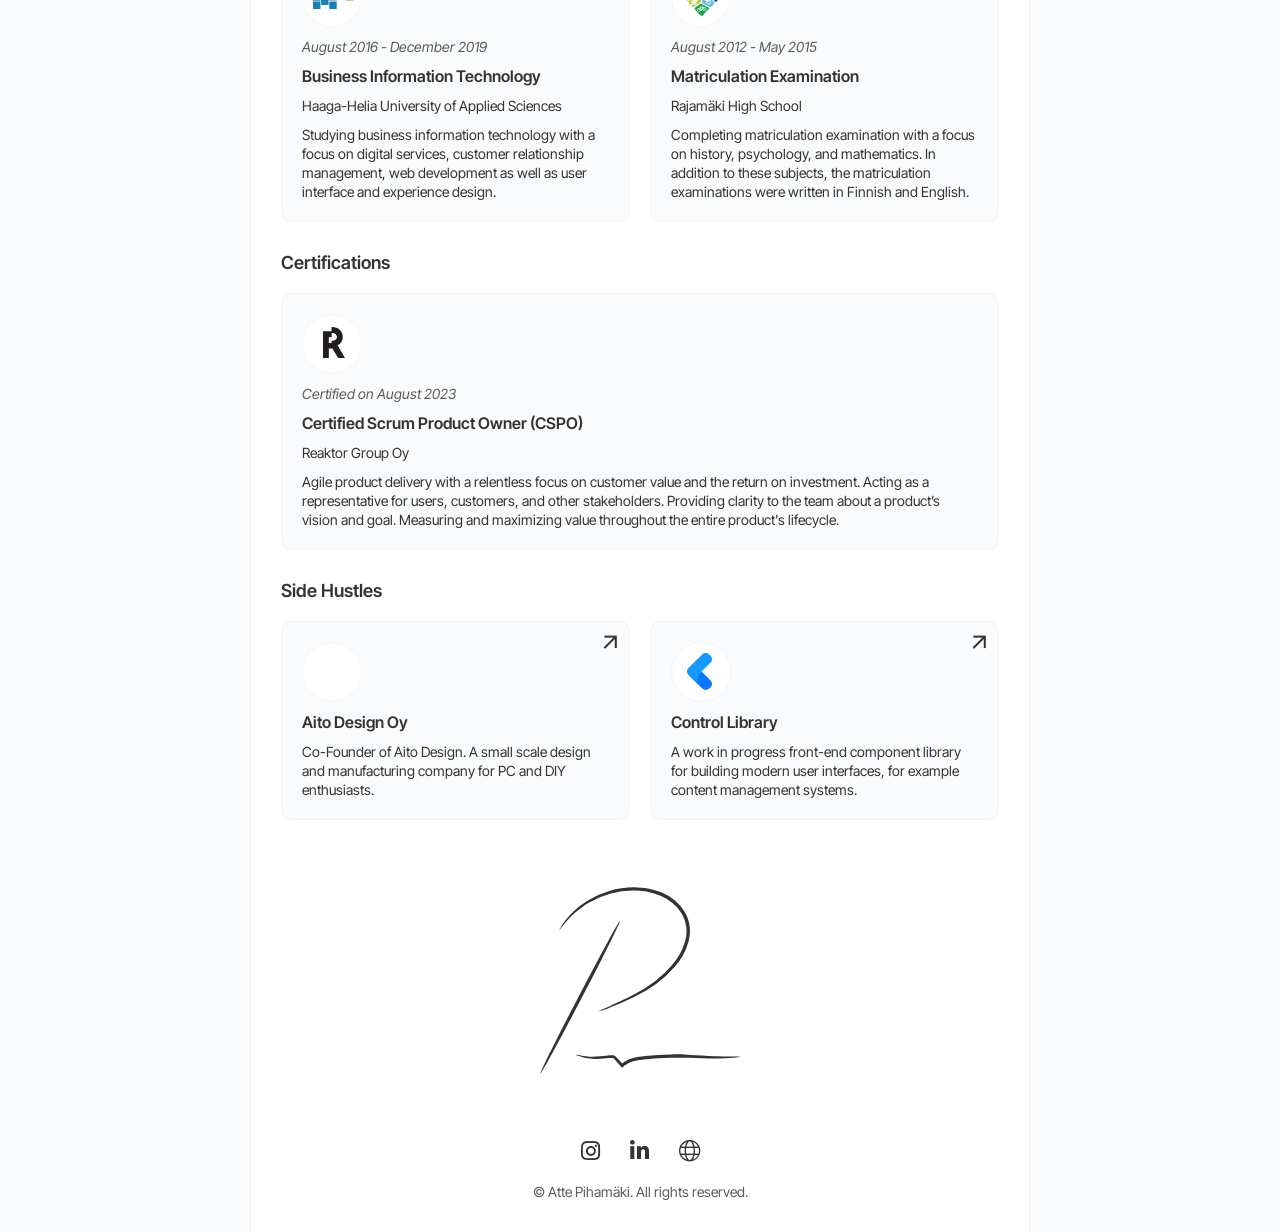
==== commit df65c3ac: "Commit" ====
--- a/index.html
+++ b/index.html
@@ -93,7 +93,7 @@
 																		<p class="text-paragraph" data-style="italic" data-color="gray">August 2023 -</p>
 																	</div>
 																	<div class="grid-item" data-size="12">
-																		<h3 class="text-heading" data-style="normal" data-color="black">Technical Product Owner</h3>
+																		<h3 class="text-heading" data-style="normal" data-color="black">Product Owner</h3>
 																	</div>
 																	<div class="grid-item" data-size="12">
 																		<p class="text-paragraph" data-style="normal" data-color="black">Consilia Solutions Ab</p>
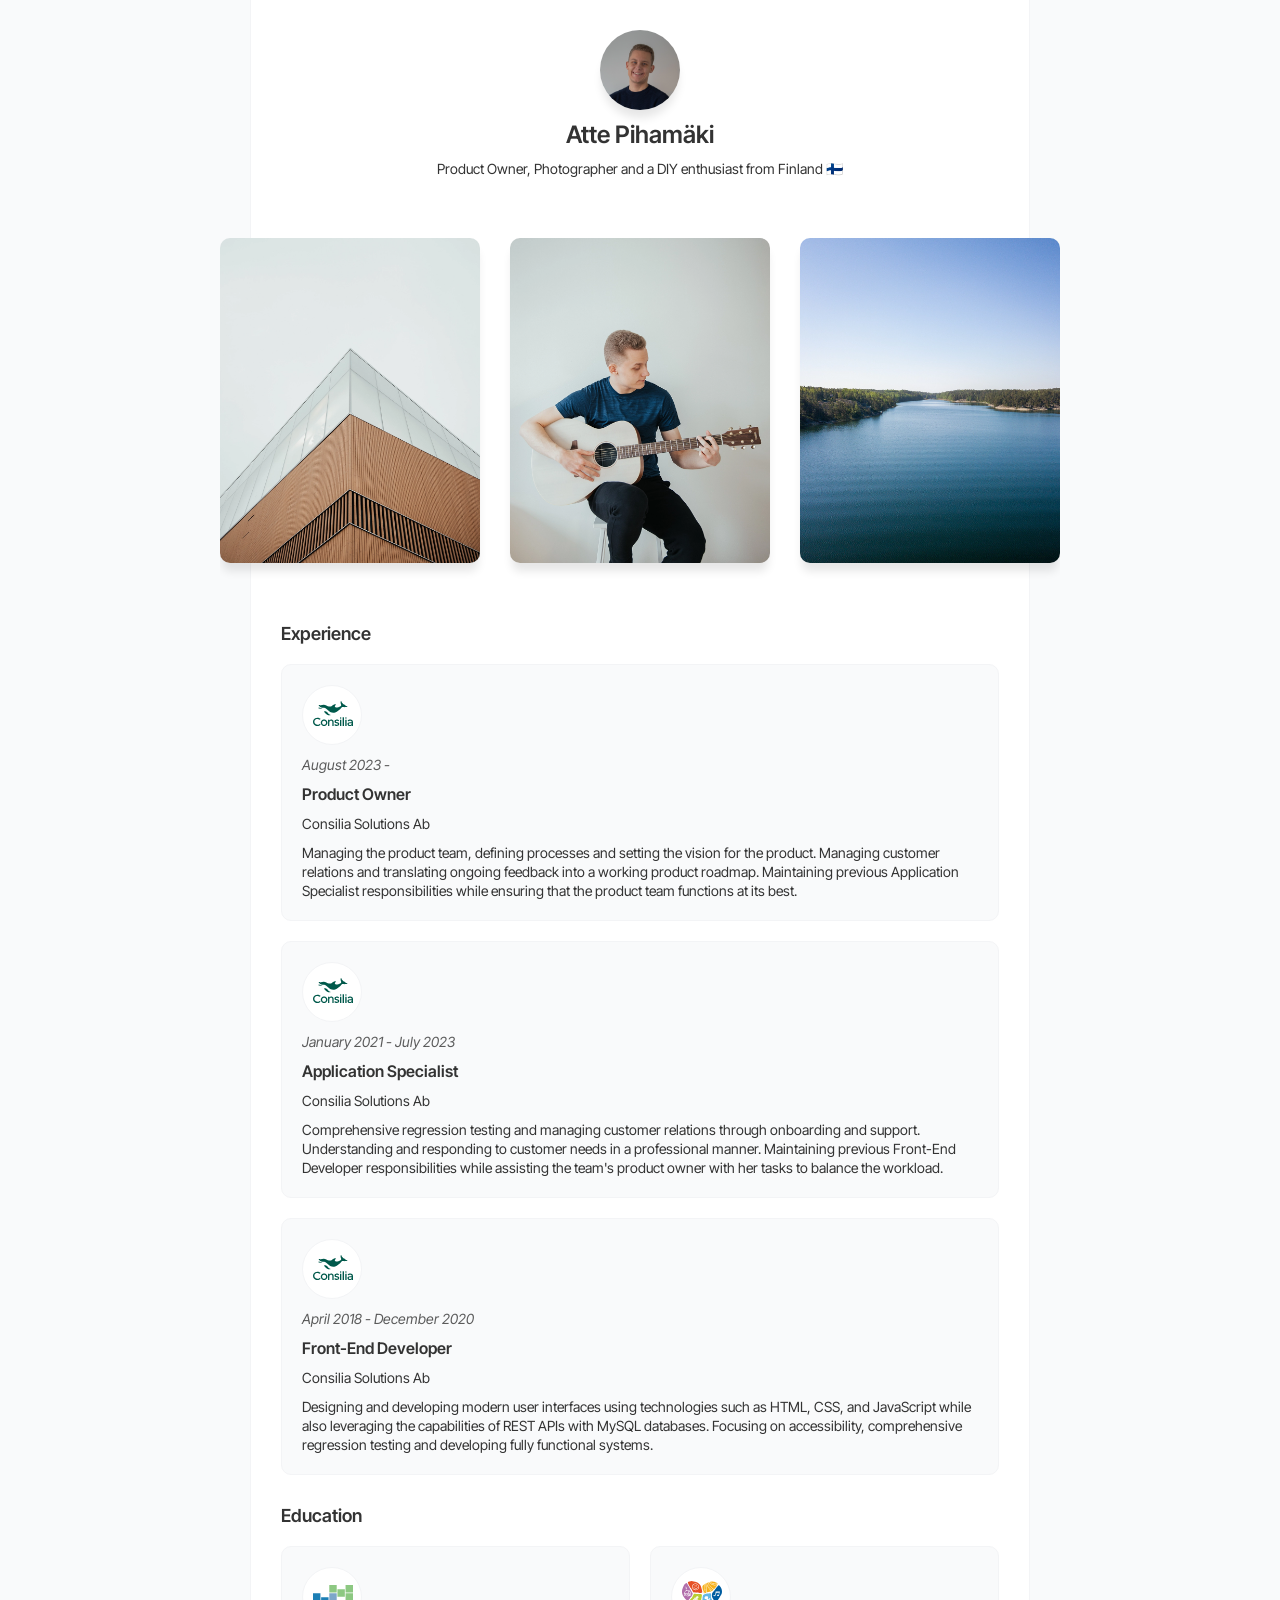
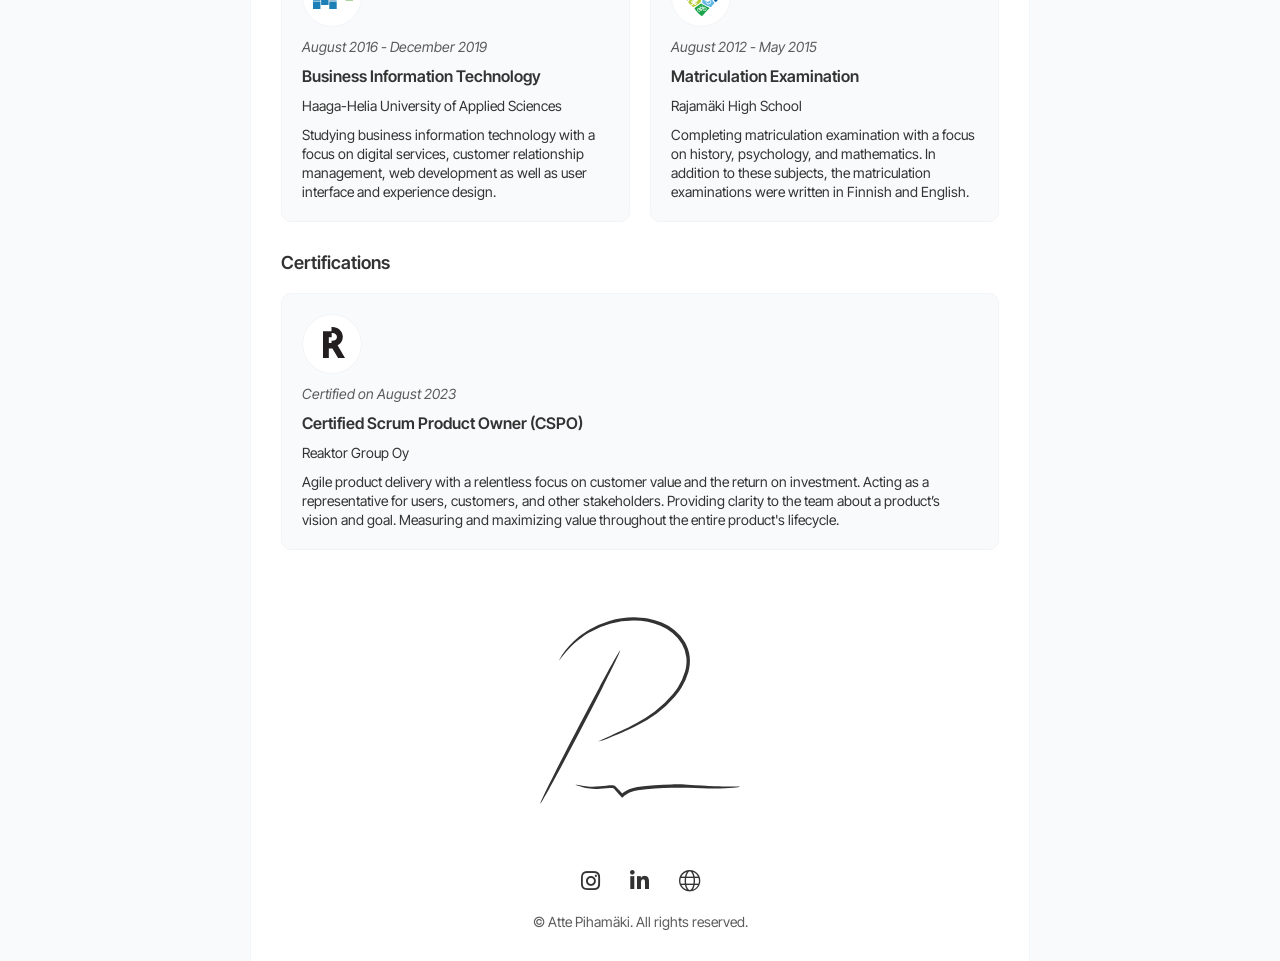
==== commit 9375894b: "Update content" ====
--- a/index.html
+++ b/index.html
@@ -246,7 +246,7 @@
 											</div>
 										</section>
 									</div>
-									<div class="grid-item" data-size="12">
+									<!-- <div class="grid-item" data-size="12">
 										<section class="section">
 											<div class="grid" data-type="default" data-gap="M">
 												<div class="grid-content">
@@ -292,7 +292,7 @@
 												</div>
 											</div>
 										</section>
-									</div>
+									</div> -->
 								</div>
 							</div>
 						</main>
